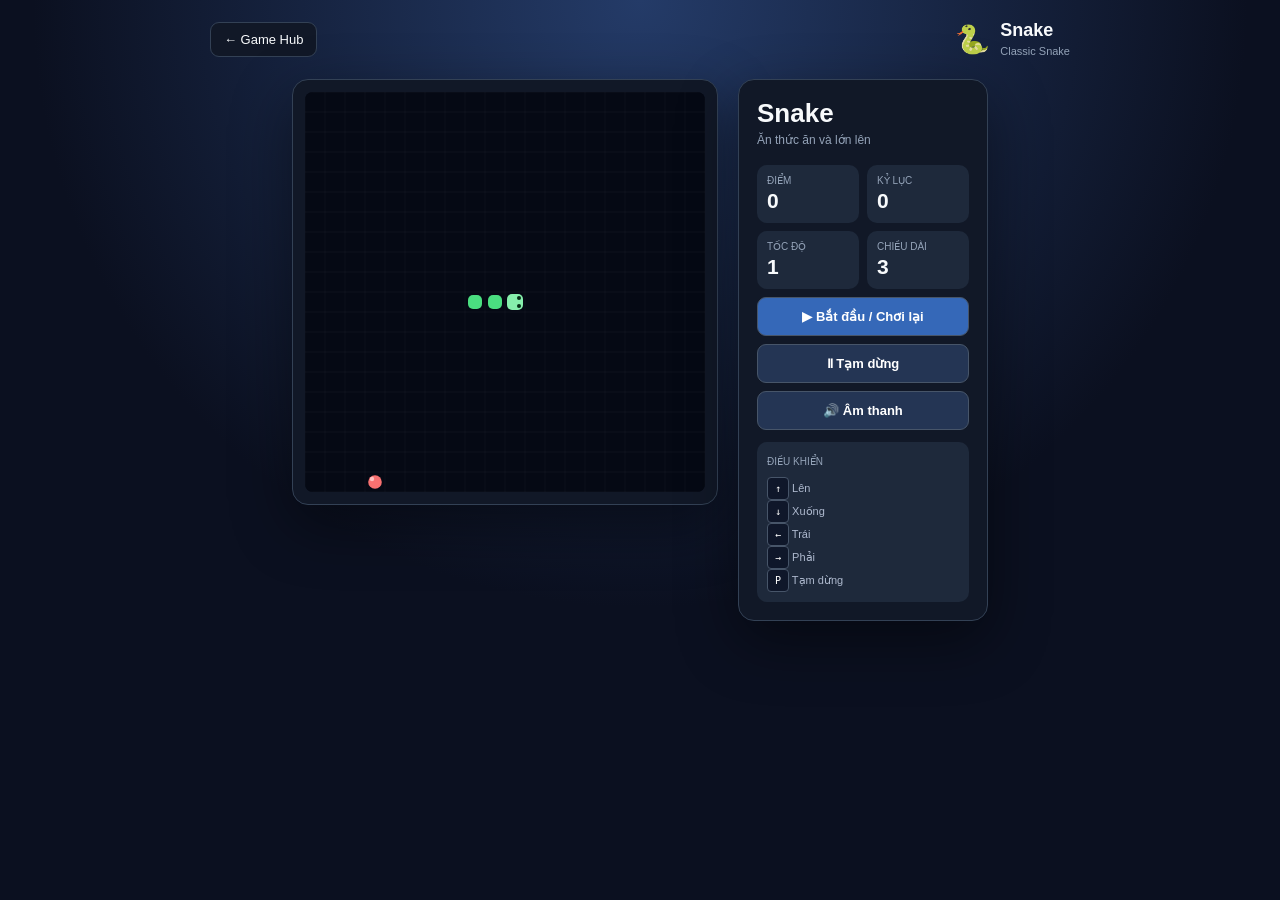
==== games/snake/index.html @ 42b79d67 "Initial commit: Game Hub with Tetris, Snake, 2048, Memory, Breakout, Dino, and Pikachu Connect" ====
<!DOCTYPE html>
<html lang="vi">

<head>

    <meta charset="UTF-8">

    <meta
        name="viewport"
        content="width=device-width, initial-scale=1.0">

    <title>Snake - Game Hub</title>

    <link
        rel="stylesheet"
        href="./style.css">

</head>

<body>

<div class="page">

    <!-- HEADER -->

    <header class="topbar">

        <a
            href="../../index.html"
            class="back-button">

            ← Game Hub

        </a>


        <div class="title">

            <span>🐍</span>

            <div>

                <strong>Snake</strong>

                <small>
                    Classic Snake
                </small>

            </div>

        </div>

    </header>


    <!-- GAME -->

    <main class="game-layout">

        <section class="game-board-wrapper">

            <canvas
                id="game"
                width="400"
                height="400">
            </canvas>

        </section>


        <!-- SIDEBAR -->

        <aside class="sidebar">

            <div class="game-title">

                <h1>
                    Snake
                </h1>

                <p>
                    Ăn thức ăn và lớn lên
                </p>

            </div>


            <!-- STATS -->

            <div class="stats">

                <div class="stat">

                    <span>
                        Điểm
                    </span>

                    <strong id="score">
                        0
                    </strong>

                </div>


                <div class="stat">

                    <span>
                        Kỷ lục
                    </span>

                    <strong id="highScore">
                        0
                    </strong>

                </div>


                <div class="stat">

                    <span>
                        Tốc độ
                    </span>

                    <strong id="speed">
                        1
                    </strong>

                </div>


                <div class="stat">

                    <span>
                        Chiều dài
                    </span>

                    <strong id="length">
                        3
                    </strong>

                </div>

            </div>


            <!-- BUTTONS -->

            <button
                id="startButton"
                class="primary">

                ▶ Bắt đầu / Chơi lại

            </button>


            <button
                id="pauseButton">

                Ⅱ Tạm dừng

            </button>


            <button
                id="soundButton">

                🔊 Âm thanh

            </button>


            <!-- CONTROLS -->

            <div class="controls">

                <div class="panel-title">
                    Điều khiển
                </div>

                <div>
                    <kbd>↑</kbd>
                    Lên
                </div>

                <div>
                    <kbd>↓</kbd>
                    Xuống
                </div>

                <div>
                    <kbd>←</kbd>
                    Trái
                </div>

                <div>
                    <kbd>→</kbd>
                    Phải
                </div>

                <div>
                    <kbd>P</kbd>
                    Tạm dừng
                </div>

            </div>


            <!-- MOBILE -->

            <div class="mobile-controls">

                <button
                    class="up"
                    data-action="up">

                    ↑

                </button>


                <button
                    data-action="left">

                    ←

                </button>


                <button
                    data-action="down">

                    ↓

                </button>


                <button
                    data-action="right">

                    →

                </button>


                <button
                    class="wide"
                    data-action="pause">

                    Ⅱ Tạm dừng

                </button>

            </div>

        </aside>

    </main>

</div>


<!-- OVERLAY -->

<div
    id="overlay"
    class="overlay">

    <div class="overlay-box">

        <div
            id="overlayIcon"
            class="overlay-icon">

            🐍

        </div>


        <h2 id="overlayTitle">
            Game Over
        </h2>


        <p id="overlayText">
            Điểm của bạn: 0
        </p>


        <button
            id="overlayButton"
            class="primary">

            Chơi lại

        </button>

    </div>

</div>


<script src="../../js/storage.js"></script>

<script src="./game.js"></script>

</body>

</html>
---- games/snake/style.css ----
:root {

    --background:
        #080d19;

    --panel:
        #111827;

    --panel-light:
        #1e293b;

    --border:
        #334155;

    --text:
        #f8fafc;

    --muted:
        #94a3b8;

    --primary:
        #3568b8;

    --snake:
        #4ade80;

    --food:
        #f87171;

}


* {
    box-sizing:
        border-box;
}


body {

    margin:
        0;

    min-height:
        100vh;

    background:
        radial-gradient(
            circle at top,
            #243b68,
            #0b1020 55%
        );

    color:
        var(--text);

    font-family:
        Arial,
        sans-serif;

}


/* =========================
   PAGE
========================= */

.page {

    width:
        min(900px, 100%);

    margin:
        auto;

    padding:
        20px;

}


/* =========================
   HEADER
========================= */

.topbar {

    display:
        flex;

    align-items:
        center;

    justify-content:
        space-between;

    margin-bottom:
        20px;

}


.back-button {

    display:
        inline-flex;

    padding:
        9px 13px;

    border:
        1px solid var(--border);

    border-radius:
        9px;

    background:
        var(--panel);

    color:
        var(--text);

    text-decoration:
        none;

    font-size:
        13px;

}


.back-button:hover {

    background:
        var(--panel-light);

}


.title {

    display:
        flex;

    align-items:
        center;

    gap:
        10px;

}


.title > span {

    font-size:
        28px;

}


.title strong {

    display:
        block;

    font-size:
        18px;

}


.title small {

    color:
        var(--muted);

    font-size:
        11px;

}


/* =========================
   LAYOUT
========================= */

.game-layout {

    display:
        flex;

    justify-content:
        center;

    align-items:
        flex-start;

    gap:
        20px;

}


/* =========================
   BOARD
========================= */

.game-board-wrapper {

    padding:
        12px;

    background:
        var(--panel);

    border:
        1px solid var(--border);

    border-radius:
        16px;

    box-shadow:
        0 20px 60px rgba(0,0,0,.45);

}


#game {

    display:
        block;

    width:
        400px;

    height:
        400px;

    max-width:
        100%;

    background:
        #050914;

    border-radius:
        8px;

}


/* =========================
   SIDEBAR
========================= */

.sidebar {

    width:
        250px;

    padding:
        18px;

    background:
        var(--panel);

    border:
        1px solid var(--border);

    border-radius:
        16px;

    box-shadow:
        0 20px 60px rgba(0,0,0,.45);

}


.game-title h1 {

    margin:
        0;

    font-size:
        26px;

}


.game-title p {

    margin:
        4px 0 18px;

    color:
        var(--muted);

    font-size:
        12px;

}


/* =========================
   STATS
========================= */

.stats {

    display:
        grid;

    grid-template-columns:
        1fr 1fr;

    gap:
        8px;

}


.stat {

    padding:
        10px;

    background:
        var(--panel-light);

    border-radius:
        10px;

}


.stat span {

    display:
        block;

    color:
        var(--muted);

    font-size:
        10px;

    text-transform:
        uppercase;

}


.stat strong {

    display:
        block;

    margin-top:
        3px;

    font-size:
        21px;

}


/* =========================
   BUTTONS
========================= */

.sidebar > button {

    width:
        100%;

    margin-top:
        8px;

    padding:
        11px;

    border:
        1px solid #475569;

    border-radius:
        9px;

    background:
        #243554;

    color:
        white;

    font-size:
        13px;

    font-weight:
        bold;

    cursor:
        pointer;

}


.sidebar > button:hover {

    filter:
        brightness(1.2);

}


.sidebar > button.primary {

    background:
        var(--primary);

}


/* =========================
   CONTROLS
========================= */

.controls {

    margin-top:
        12px;

    padding:
        10px;

    background:
        var(--panel-light);

    border-radius:
        10px;

    color:
        #aeb9ce;

    font-size:
        11px;

    line-height:
        1.9;

}


.panel-title {

    margin-bottom:
        6px;

    color:
        var(--muted);

    font-size:
        10px;

    text-transform:
        uppercase;

}


kbd {

    display:
        inline-block;

    min-width:
        22px;

    padding:
        1px 5px;

    border:
        1px solid #475569;

    border-radius:
        4px;

    background:
        #0f172a;

    color:
        white;

    text-align:
        center;

    font-size:
        10px;

}


/* =========================
   MOBILE CONTROLS
========================= */

.mobile-controls {

    display:
        none;

    grid-template-columns:
        repeat(3, 1fr);

    gap:
        6px;

    margin-top:
        12px;

}


.mobile-controls button {

    margin:
        0;

    padding:
        12px;

    border:
        1px solid var(--border);

    border-radius:
        8px;

    background:
        var(--panel-light);

    color:
        white;

    font-size:
        19px;

    cursor:
        pointer;

}


.mobile-controls .up {

    grid-column:
        2;

}


.mobile-controls .wide {

    grid-column:
        1 / -1;

    font-size:
        13px;

}


/* =========================
   OVERLAY
========================= */

.overlay {

    position:
        fixed;

    inset:
        0;

    display:
        none;

    justify-content:
        center;

    align-items:
        center;

    background:
        rgba(0,0,0,.72);

}


.overlay-box {

    width:
        280px;

    padding:
        30px;

    border:
        1px solid var(--border);

    border-radius:
        16px;

    background:
        var(--panel);

    text-align:
        center;

}


.overlay-icon {

    font-size:
        50px;

}


.overlay-box h2 {

    margin:
        10px 0 8px;

    font-size:
        28px;

}


.overlay-box p {

    color:
        var(--muted);

}


.overlay-box button {

    width:
        100%;

    padding:
        11px;

    border:
        none;

    border-radius:
        9px;

    background:
        var(--primary);

    color:
        white;

    font-weight:
        bold;

    cursor:
        pointer;

}


/* =========================
   MOBILE
========================= */

@media (
    max-width: 700px
) {

    .page {

        padding:
            8px;

    }


    .game-layout {

        flex-direction:
            column;

        align-items:
            center;

    }


    .sidebar {

        order:
            -1;

        width:
            100%;

        max-width:
            424px;

    }


    .game-board-wrapper {

        width:
            100%;

        max-width:
            424px;

        padding:
            8px;

    }


    #game {

        width:
            100%;

        height:
            auto;

        aspect-ratio:
            1;

    }


    .controls {

        display:
            none;

    }


    .mobile-controls {

        display:
            grid;

    }

}
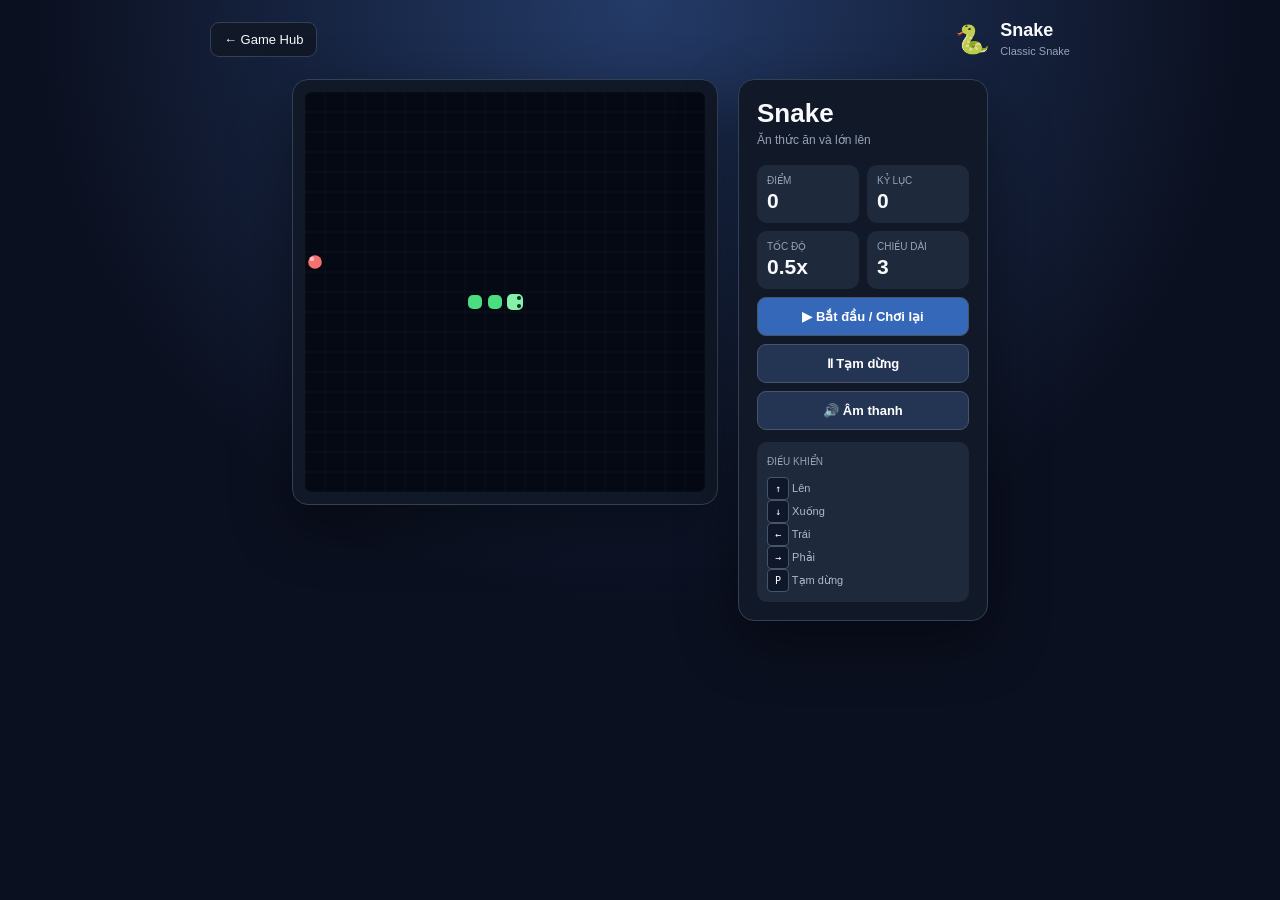
==== commit 2ac87b57: "Replace Snake's uncapped speed ramp with 6 fixed speed tiers speed = floor(score/50)+1 grew forever " ====
--- a/games/snake/index.html
+++ b/games/snake/index.html
@@ -122,7 +122,7 @@
                     </span>
 
                     <strong id="speed">
-                        1
+                        0.5x
                     </strong>
 
                 </div>
--- a/games/snake/style.css
+++ b/games/snake/style.css
@@ -400,6 +400,12 @@
     cursor:
         pointer;
 
+    touch-action:
+        manipulation;
+
+    -webkit-tap-highlight-color:
+        transparent;
+
 }
 
 
@@ -411,6 +417,17 @@
 }
 
 
+.sidebar > button:active {
+
+    filter:
+        brightness(1.35);
+
+    transform:
+        scale(.98);
+
+}
+
+
 .sidebar > button.primary {
 
     background:
@@ -525,7 +542,7 @@
         0;
 
     padding:
-        12px;
+        16px 12px;
 
     border:
         1px solid var(--border);
@@ -544,6 +561,26 @@
 
     cursor:
         pointer;
+
+    touch-action:
+        manipulation;
+
+    -webkit-tap-highlight-color:
+        transparent;
+
+    user-select:
+        none;
+
+}
+
+
+.mobile-controls button:active {
+
+    background:
+        var(--primary);
+
+    transform:
+        scale(.94);
 
 }
 
@@ -702,37 +739,54 @@
 
     .sidebar {
 
+        display:
+            flex;
+
+        flex-direction:
+            column;
+
+        width:
+            100%;
+
+        max-width:
+            424px;
+
+    }
+
+
+    .mobile-controls {
+
         order:
             -1;
 
+        margin-top:
+            0;
+
+        margin-bottom:
+            12px;
+
+    }
+
+
+    .game-board-wrapper {
+
         width:
             100%;
 
         max-width:
             424px;
 
+        padding:
+            8px;
+
     }
 
 
-    .game-board-wrapper {
+    #game {
 
         width:
             100%;
 
-        max-width:
-            424px;
-
-        padding:
-            8px;
-
-    }
-
-
-    #game {
-
-        width:
-            100%;
-
         height:
             auto;
 
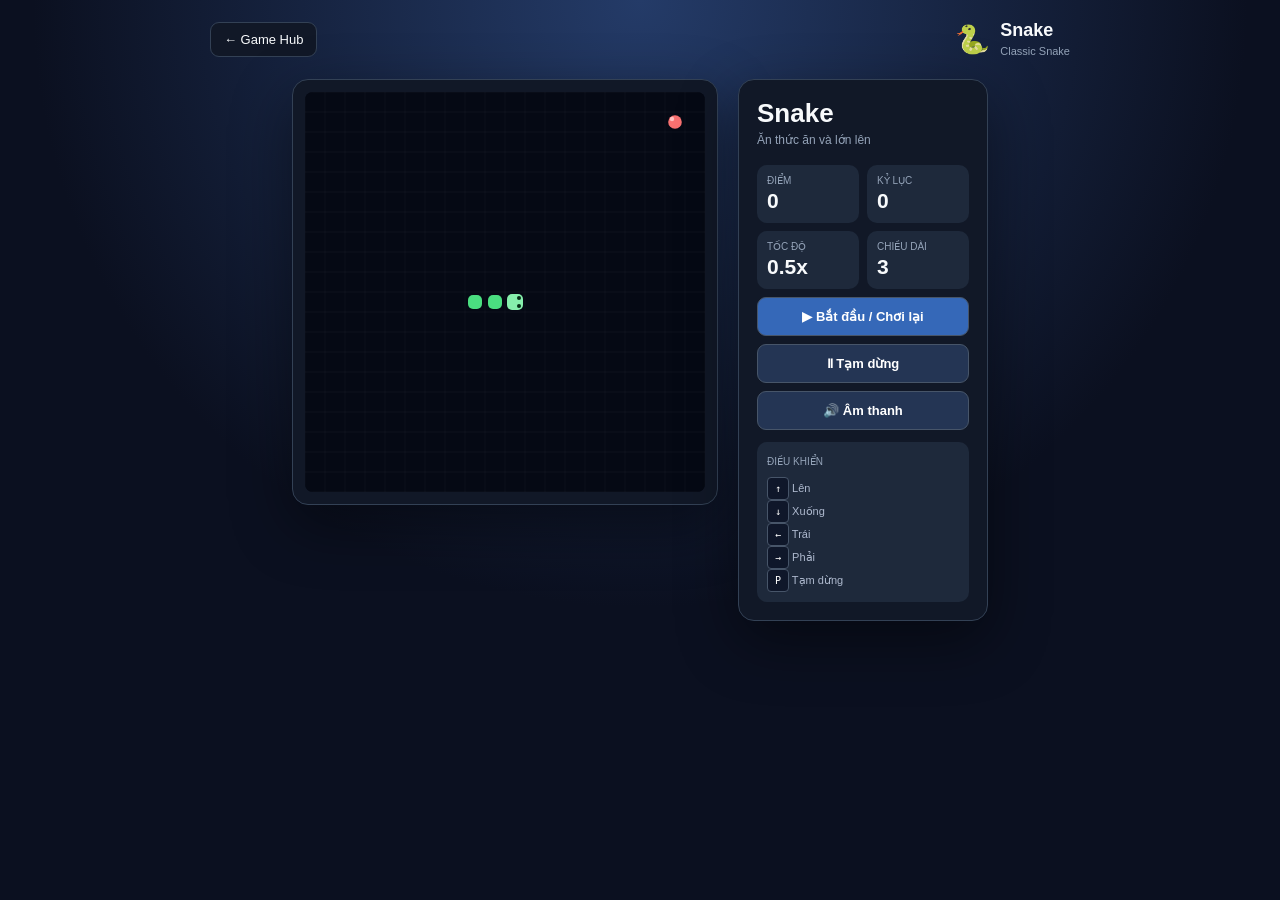
==== commit d80cb13d: "Fix on-screen D-pad layout to match physical arrow keys Tetris: rotate/left/down/right/hold/drop wer" ====
--- a/games/snake/index.html
+++ b/games/snake/index.html
@@ -210,13 +210,16 @@
 
             <div class="mobile-controls">
 
-                <button
-                    class="up"
+                <span class="empty"></span>
+
+                <button
                     data-action="up">
 
                     ↑
 
                 </button>
+
+                <span class="empty"></span>
 
 
                 <button
--- a/games/snake/style.css
+++ b/games/snake/style.css
@@ -585,10 +585,10 @@
 }
 
 
-.mobile-controls .up {
-
-    grid-column:
-        2;
+.mobile-controls .empty {
+
+    visibility:
+        hidden;
 
 }
 
